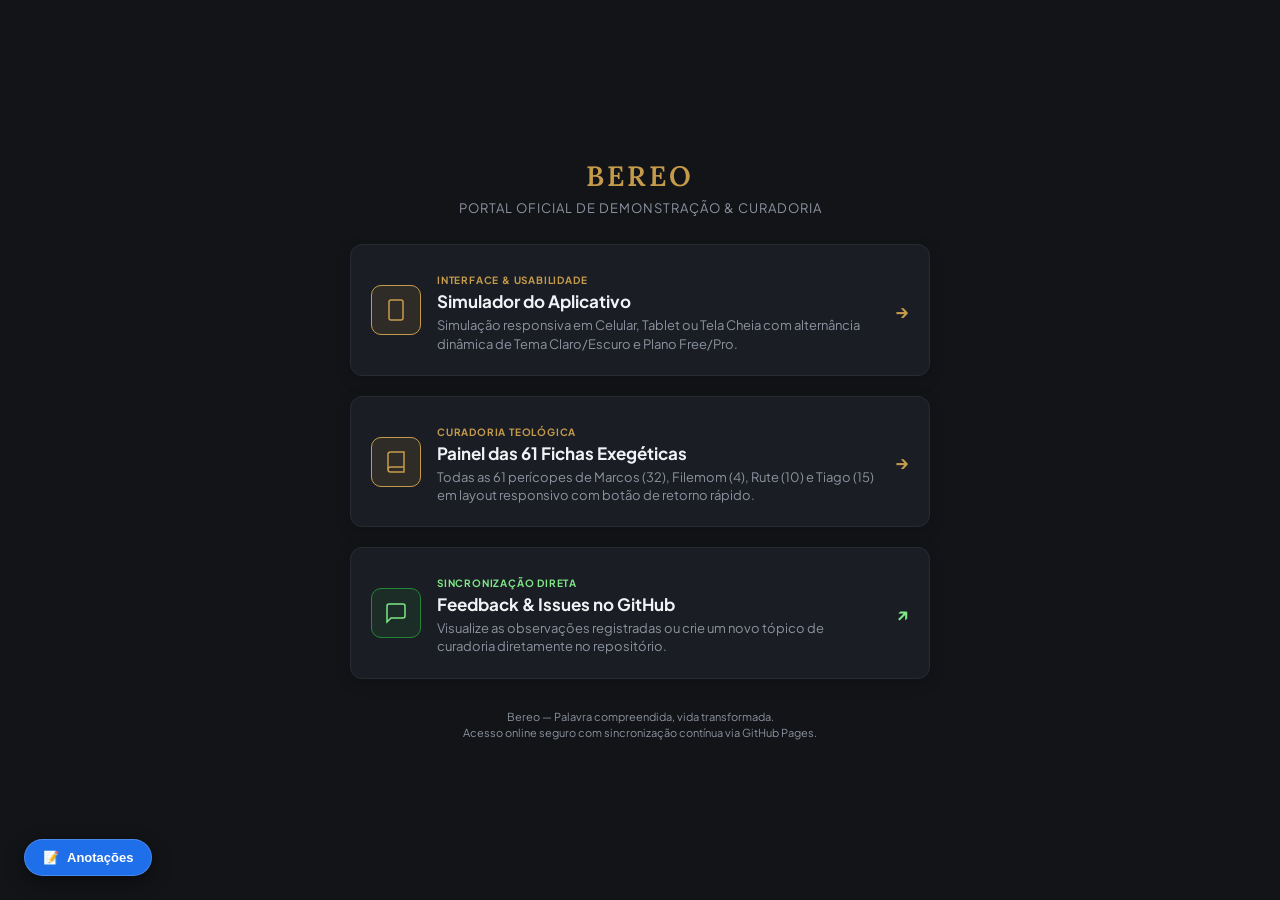
==== index.html @ 98a800a6 "feat(feedback): adicionar botoes de anotacoes cirurgicas por passo (1, 2, 3 e 4) no catalogo" ====
<!DOCTYPE html>
<html lang="pt-BR">
<head>
  <meta charset="UTF-8">
  <meta name="viewport" content="width=device-width, initial-scale=1.0, maximum-scale=1.0, user-scalable=no">
  <title>Bereo — Portal de Acompanhamento Online</title>
  
  <link rel="preconnect" href="https://fonts.googleapis.com">
  <link rel="preconnect" href="https://fonts.gstatic.com" crossorigin>
  <link href="https://fonts.googleapis.com/css2?family=Lora:ital,wght@0,500;0,600;1,400&family=Plus+Jakarta+Sans:wght@400;500;600;700&display=swap" rel="stylesheet">

  <style>
    :root {
      --bg: #121417;
      --card: #1A1D23;
      --card-hover: #22262E;
      --border: #262B34;
      --text: #F0F2F5;
      --text-muted: #8C93A0;
      --gold: #C59B4B;
      --gold-bg: rgba(197, 155, 75, 0.12);
      --font-serif: 'Lora', serif;
      --font-sans: 'Plus Jakarta Sans', sans-serif;
    }

    * {
      box-sizing: border-box;
      margin: 0;
      padding: 0;
    }

    body {
      background-color: var(--bg);
      color: var(--text);
      font-family: var(--font-sans);
      min-height: 100vh;
      display: flex;
      flex-direction: column;
      align-items: center;
      justify-content: center;
      padding: 24px 16px;
    }

    .hub-container {
      max-width: 580px;
      width: 100%;
      display: flex;
      flex-direction: column;
      gap: 20px;
    }

    .brand-header {
      text-align: center;
      margin-bottom: 8px;
    }

    .brand-title {
      font-family: var(--font-serif);
      font-size: 28px;
      letter-spacing: 3px;
      font-weight: 600;
      color: var(--gold);
      margin-bottom: 6px;
    }

    .brand-subtitle {
      font-size: 13px;
      color: var(--text-muted);
      text-transform: uppercase;
      letter-spacing: 1px;
    }

    .access-card {
      background: var(--card);
      border: 1px solid var(--border);
      border-radius: 12px;
      padding: 22px 20px;
      text-decoration: none;
      color: inherit;
      display: flex;
      align-items: center;
      gap: 16px;
      transition: all 0.2s ease;
      box-shadow: 0 4px 16px rgba(0,0,0,0.2);
    }

    .access-card:hover {
      background: var(--card-hover);
      border-color: var(--gold);
      transform: translateY(-2px);
    }

    .card-icon {
      width: 50px;
      height: 50px;
      border-radius: 10px;
      background: var(--gold-bg);
      border: 1px solid var(--gold);
      color: var(--gold);
      display: flex;
      align-items: center;
      justify-content: center;
      flex-shrink: 0;
    }

    .card-icon svg {
      width: 24px;
      height: 24px;
      stroke-width: 1.5;
    }

    .card-body {
      flex: 1;
    }

    .card-tag {
      font-size: 10px;
      font-weight: 700;
      letter-spacing: 0.8px;
      text-transform: uppercase;
      color: var(--gold);
      margin-bottom: 4px;
      display: inline-block;
    }

    .card-title {
      font-size: 17px;
      font-weight: 700;
      color: var(--text);
      margin-bottom: 4px;
    }

    .card-desc {
      font-size: 13px;
      color: var(--text-muted);
      line-height: 1.4;
    }

    .card-arrow {
      color: var(--gold);
      font-size: 18px;
      font-weight: bold;
    }

    .footer-note {
      text-align: center;
      font-size: 11px;
      color: var(--text-muted);
      margin-top: 10px;
      line-height: 1.5;
    }
  </style>
</head>
<body>

  <main class="hub-container">
    <header class="brand-header">
      <h1 class="brand-title">BEREO</h1>
      <p class="brand-subtitle">Portal Oficial de Demonstração & Curadoria</p>
    </header>

    <!-- CARD 1: SIMULADOR DO APLICATIVO -->
    <a href="app.html" class="access-card">
      <div class="card-icon">
        <svg viewBox="0 0 24 24" fill="none" stroke="currentColor"><rect x="5" y="2" width="14" height="20" rx="2"/><path d="M12 18h.01"/></svg>
      </div>
      <div class="card-body">
        <span class="card-tag">Interface & Usabilidade</span>
        <h2 class="card-title">Simulador do Aplicativo</h2>
        <p class="card-desc">Simulação responsiva em Celular, Tablet ou Tela Cheia com alternância dinâmica de Tema Claro/Escuro e Plano Free/Pro.</p>
      </div>
      <div class="card-arrow">→</div>
    </a>

    <!-- CARD 2: CATÁLOGO OFICIAL 61 FICHAS -->
    <a href="catalogo.html" class="access-card">
      <div class="card-icon">
        <svg viewBox="0 0 24 24" fill="none" stroke="currentColor"><path d="M4 19.5A2.5 2.5 0 0 1 6.5 17H20"/><path d="M6.5 2H20v20H6.5A2.5 2.5 0 0 1 4 19.5v-15A2.5 2.5 0 0 1 6.5 2z"/></svg>
      </div>
      <div class="card-body">
        <span class="card-tag">Curadoria Teológica</span>
        <h2 class="card-title">Painel das 61 Fichas Exegéticas</h2>
        <p class="card-desc">Todas as 61 perícopes de Marcos (32), Filemom (4), Rute (10) e Tiago (15) em layout responsivo com botão de retorno rápido.</p>
      </div>
      <div class="card-arrow">→</div>
    </a>

    <!-- CARD 3: ANOTAÇÕES & FEEDBACK NO GITHUB -->
    <a href="https://github.com/jonatascjacob-ops/bereo-preview/issues" target="_blank" class="access-card">
      <div class="card-icon" style="background: rgba(35, 134, 54, 0.15); border-color: #238636; color: #7EE787;">
        <svg viewBox="0 0 24 24" fill="none" stroke="currentColor"><path d="M21 15a2 2 0 0 1-2 2H7l-4 4V5a2 2 0 0 1 2-2h14a2 2 0 0 1 2 2z"/></svg>
      </div>
      <div class="card-body">
        <span class="card-tag" style="color: #7EE787;">Sincronização Direta</span>
        <h2 class="card-title">Feedback & Issues no GitHub</h2>
        <p class="card-desc">Visualize as observações registradas ou crie um novo tópico de curadoria diretamente no repositório.</p>
      </div>
      <div class="card-arrow" style="color: #7EE787;">↗</div>
    </a>

    <footer class="footer-note">
      Bereo — Palavra compreendida, vida transformada.<br>
      Acesso online seguro com sincronização contínua via GitHub Pages.
    </footer>
  </main>

  <link rel="stylesheet" href="notes_engine.css">
  <script src="notes_engine.js"></script>
</body>
</html>
---- notes_engine.css ----
/* ==========================================================================
   BEREO — SISTEMA DE FEEDBACK & ANOTAÇÕES RÁPIDAS (CURADORIA CIRÚRGICA)
   Suporte a anotações gerais e por blocos de cada Passo (1, 2, 3 e 4)
   ========================================================================== */

/* Botão Flutuante (canto inferior esquerdo para não cobrir o Voltar ao Topo) */
.bereo-notes-float-btn {
    position: fixed;
    bottom: 24px;
    left: 24px;
    background: #1F6FEB;
    color: #FFFFFF;
    border: 1px solid rgba(255, 255, 255, 0.18);
    padding: 10px 18px;
    border-radius: 30px;
    font-family: -apple-system, BlinkMacSystemFont, "Segoe UI", Roboto, "Inter", sans-serif;
    font-size: 13px;
    font-weight: 600;
    box-shadow: 0 6px 20px rgba(0, 0, 0, 0.45);
    cursor: pointer;
    z-index: 9999;
    display: inline-flex;
    align-items: center;
    gap: 8px;
    transition: all 0.2s ease;
    user-select: none;
    -webkit-tap-highlight-color: transparent;
}

.bereo-notes-float-btn:hover {
    background: #388BFD;
    transform: translateY(-2px);
    box-shadow: 0 8px 24px rgba(0, 0, 0, 0.55);
}

.bereo-notes-badge {
    background: #FFFFFF;
    color: #1F6FEB;
    border-radius: 12px;
    padding: 2px 7px;
    font-size: 11px;
    font-weight: 700;
    min-width: 14px;
    text-align: center;
}

/* ==========================================================================
   ANOTAÇÕES POR PASSO (CIRÚRGICAS NOS BLOCOS 1, 2, 3 e 4)
   ========================================================================== */
.step-box h4 {
    display: flex !important;
    justify-content: space-between !important;
    align-items: center !important;
}

.bereo-step-note-btn {
    background: rgba(255, 255, 255, 0.05);
    border: 1px solid rgba(255, 255, 255, 0.12);
    color: #8B949E;
    font-family: -apple-system, BlinkMacSystemFont, "Segoe UI", Roboto, "Inter", sans-serif;
    font-size: 11px;
    font-weight: 500;
    padding: 3px 8px;
    border-radius: 6px;
    cursor: pointer;
    display: inline-flex;
    align-items: center;
    gap: 4px;
    transition: all 0.2s ease;
    flex-shrink: 0;
    margin-left: 8px;
}

.bereo-step-note-btn:hover {
    background: rgba(88, 166, 255, 0.12);
    border-color: rgba(88, 166, 255, 0.3);
    color: #58A6FF;
}

.bereo-step-note-btn.has-note {
    background: rgba(46, 160, 67, 0.18);
    border-color: rgba(46, 160, 67, 0.45);
    color: #7EE787;
    font-weight: 600;
}

.bereo-step-note-drawer {
    margin-top: 14px;
    padding: 10px 12px;
    background: #111418;
    border: 1px dashed rgba(88, 166, 255, 0.3);
    border-radius: 8px;
    animation: fadeIn 0.2s ease-in-out;
}

.bereo-step-note-header {
    display: flex;
    justify-content: space-between;
    align-items: center;
    font-size: 11px;
    font-weight: 600;
    text-transform: uppercase;
    letter-spacing: 0.5px;
    color: #58A6FF;
    margin-bottom: 6px;
}

.bereo-step-note-textarea {
    width: 100%;
    min-height: 56px;
    background: #161B22;
    border: 1px solid #30363D;
    border-radius: 6px;
    padding: 8px 10px;
    color: #F0F6FC;
    font-family: -apple-system, BlinkMacSystemFont, "Segoe UI", Roboto, "Inter", sans-serif;
    font-size: 12px;
    line-height: 1.45;
    resize: vertical;
    outline: none;
    box-sizing: border-box;
}

.bereo-step-note-textarea:focus {
    border-color: #58A6FF;
    box-shadow: 0 0 0 2px rgba(88, 166, 255, 0.2);
}

.bereo-step-note-footer {
    display: flex;
    justify-content: flex-end;
    margin-top: 4px;
}

/* ==========================================================================
   ANOTAÇÃO GERAL NO RODAPÉ DA FICHA
   ========================================================================== */
.bereo-card-note-box {
    background: rgba(0, 0, 0, 0.22);
    border-top: 1px solid rgba(255, 255, 255, 0.08);
    padding: 10px 20px;
    font-family: -apple-system, BlinkMacSystemFont, "Segoe UI", Roboto, "Inter", sans-serif;
}

.bereo-btn-note-toggle {
    background: none;
    border: none;
    color: #58A6FF;
    font-size: 12px;
    font-weight: 500;
    cursor: pointer;
    display: inline-flex;
    align-items: center;
    gap: 6px;
    padding: 4px 0;
    transition: color 0.2s;
}

.bereo-btn-note-toggle:hover {
    color: #79C0FF;
}

.bereo-btn-note-toggle.has-note {
    color: #7EE787;
    font-weight: 600;
}

.bereo-card-note-drawer {
    margin-top: 8px;
}

.bereo-card-note-textarea {
    width: 100%;
    min-height: 56px;
    background: #161B22;
    border: 1px solid #30363D;
    border-radius: 8px;
    padding: 8px 12px;
    color: #F0F6FC;
    font-family: -apple-system, BlinkMacSystemFont, "Segoe UI", Roboto, "Inter", sans-serif;
    font-size: 12px;
    line-height: 1.45;
    resize: vertical;
    outline: none;
    box-sizing: border-box;
}

.bereo-card-note-textarea:focus {
    border-color: #58A6FF;
    box-shadow: 0 0 0 2px rgba(88, 166, 255, 0.2);
}

.bereo-note-saved-hint {
    font-size: 11px;
    color: #7EE787;
    display: block;
    opacity: 0;
    transition: opacity 0.3s ease;
}

.bereo-note-saved-hint.show {
    opacity: 1;
}

/* ==========================================================================
   MODAL / GAVETA GERAL
   ========================================================================== */
.bereo-notes-modal-overlay {
    position: fixed;
    top: 0;
    left: 0;
    right: 0;
    bottom: 0;
    background: rgba(0, 0, 0, 0.75);
    backdrop-filter: blur(4px);
    z-index: 100000;
    display: none;
    align-items: center;
    justify-content: center;
    padding: 16px;
}

.bereo-notes-modal {
    background: #161B22;
    border: 1px solid #30363D;
    border-radius: 14px;
    max-width: 650px;
    width: 100%;
    max-height: 85vh;
    display: flex;
    flex-direction: column;
    box-shadow: 0 16px 40px rgba(0, 0, 0, 0.7);
    font-family: -apple-system, BlinkMacSystemFont, "Segoe UI", Roboto, "Inter", sans-serif;
    color: #F0F6FC;
    overflow: hidden;
}

.bereo-notes-modal-header {
    padding: 16px 20px;
    border-bottom: 1px solid #30363D;
    display: flex;
    justify-content: space-between;
    align-items: center;
    background: #1C2128;
}

.bereo-notes-modal-header h3 {
    font-size: 16px;
    font-weight: 600;
    display: flex;
    align-items: center;
    gap: 8px;
    margin: 0;
}

.bereo-btn-close-modal {
    background: none;
    border: none;
    color: #8B949E;
    font-size: 22px;
    cursor: pointer;
    line-height: 1;
    padding: 2px 6px;
    border-radius: 4px;
}

.bereo-btn-close-modal:hover {
    color: #F0F6FC;
    background: rgba(255, 255, 255, 0.1);
}

.bereo-notes-modal-body {
    padding: 18px 20px;
    overflow-y: auto;
    flex: 1;
    font-size: 13px;
    -webkit-overflow-scrolling: touch;
}

.bereo-general-note-group {
    margin-bottom: 16px;
}

.bereo-general-note-group label {
    font-weight: 600;
    font-size: 11px;
    display: block;
    margin-bottom: 6px;
    color: #D29922;
    text-transform: uppercase;
    letter-spacing: 0.5px;
}

.bereo-general-textarea {
    width: 100%;
    min-height: 60px;
    background: #0D1117;
    border: 1px solid #30363D;
    border-radius: 8px;
    padding: 8px 10px;
    color: #F0F6FC;
    font-family: inherit;
    font-size: 12px;
    line-height: 1.45;
    resize: vertical;
    outline: none;
    box-sizing: border-box;
}

.bereo-general-textarea:focus {
    border-color: #D29922;
}

.bereo-notes-rendered-section {
    margin-top: 14px;
    border-top: 1px solid #30363D;
    padding-top: 14px;
}

.bereo-notes-rendered-section h4 {
    font-size: 11px;
    text-transform: uppercase;
    letter-spacing: 0.5px;
    color: #8B949E;
    margin-bottom: 10px;
}

.bereo-note-card-group {
    background: #0D1117;
    border: 1px solid #30363D;
    border-left: 3px solid #58A6FF;
    border-radius: 8px;
    margin-bottom: 12px;
    padding: 12px 14px;
}

.bereo-note-card-title {
    font-size: 13px;
    font-weight: 600;
    color: #58A6FF;
    margin-bottom: 6px;
}

.bereo-note-step-subitem {
    background: #161B22;
    border-left: 2px solid #D29922;
    padding: 6px 10px;
    border-radius: 4px;
    margin-top: 6px;
    font-size: 12px;
}

.bereo-note-step-tag {
    font-size: 10px;
    font-weight: 700;
    text-transform: uppercase;
    color: #D29922;
    margin-bottom: 2px;
}

.bereo-note-step-content {
    color: #C9D1D9;
    line-height: 1.4;
    white-space: pre-wrap;
}

.bereo-notes-modal-footer {
    padding: 14px 20px;
    border-top: 1px solid #30363D;
    background: #1C2128;
    display: flex;
    flex-wrap: wrap;
    gap: 10px;
    align-items: center;
}

.bereo-btn-modal-action {
    display: inline-flex;
    align-items: center;
    justify-content: center;
    gap: 6px;
    padding: 8px 14px;
    border-radius: 8px;
    font-size: 12px;
    font-weight: 600;
    cursor: pointer;
    text-decoration: none;
    transition: all 0.2s;
    border: none;
}

.bereo-btn-issue {
    background: #238636;
    color: #FFFFFF;
}

.bereo-btn-issue:hover {
    background: #2EA043;
}

.bereo-btn-copy {
    background: #21262D;
    border: 1px solid #30363D;
    color: #F0F6FC;
}

.bereo-btn-copy:hover {
    background: #30363D;
}

.bereo-btn-clear {
    background: none;
    color: #F85149;
    border: 1px solid rgba(248, 81, 73, 0.35);
    padding: 7px 10px;
    font-size: 11px;
    margin-left: auto;
}

.bereo-btn-clear:hover {
    background: rgba(248, 81, 73, 0.15);
}

@keyframes fadeIn {
    from { opacity: 0; transform: translateY(-4px); }
    to { opacity: 1; transform: translateY(0); }
}

@media (max-width: 600px) {
    .bereo-notes-float-btn {
        bottom: 18px;
        left: 18px;
        padding: 8px 12px;
        font-size: 12px;
    }

    .bereo-notes-modal-footer {
        flex-direction: column;
        align-items: stretch;
    }

    .bereo-btn-modal-action {
        width: 100%;
    }

    .bereo-btn-clear {
        margin-left: 0;
        margin-top: 4px;
    }
}
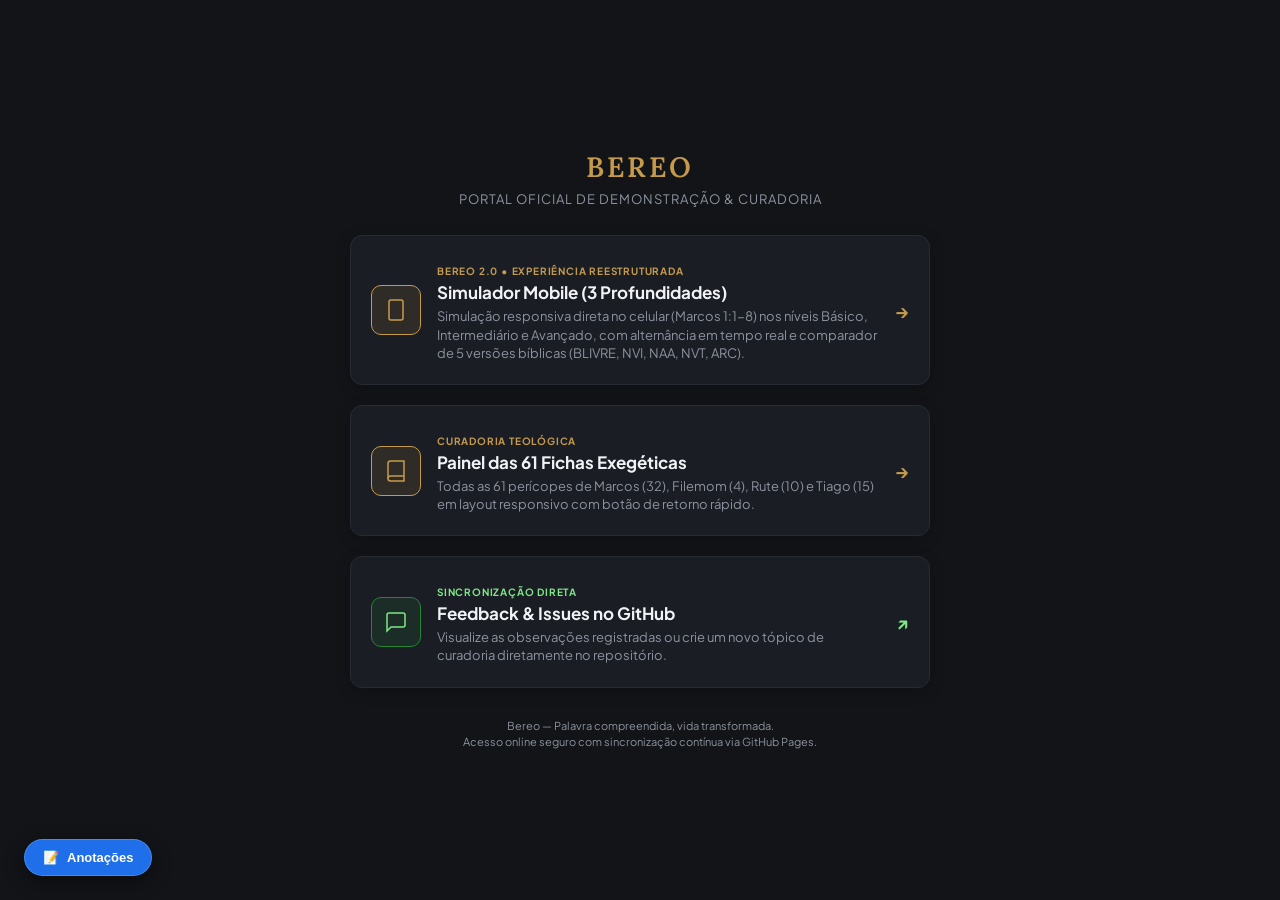
==== commit 03eb9378: "fix(simulator): sincroniza 5 versoes biblicas reais, banner informativo de traducao e modo comparati" ====
--- a/index.html
+++ b/index.html
@@ -159,15 +159,15 @@
       <p class="brand-subtitle">Portal Oficial de Demonstração & Curadoria</p>
     </header>
 
-    <!-- CARD 1: SIMULADOR DO APLICATIVO -->
+    <!-- CARD 1: SIMULADOR DO APLICATIVO 2.0 -->
     <a href="app.html" class="access-card">
       <div class="card-icon">
         <svg viewBox="0 0 24 24" fill="none" stroke="currentColor"><rect x="5" y="2" width="14" height="20" rx="2"/><path d="M12 18h.01"/></svg>
       </div>
       <div class="card-body">
-        <span class="card-tag">Interface & Usabilidade</span>
-        <h2 class="card-title">Simulador do Aplicativo</h2>
-        <p class="card-desc">Simulação responsiva em Celular, Tablet ou Tela Cheia com alternância dinâmica de Tema Claro/Escuro e Plano Free/Pro.</p>
+        <span class="card-tag">Bereo 2.0 • Experiência Reestruturada</span>
+        <h2 class="card-title">Simulador Mobile (3 Profundidades)</h2>
+        <p class="card-desc">Simulação responsiva direta no celular (Marcos 1:1-8) nos níveis Básico, Intermediário e Avançado, com alternância em tempo real e comparador de 5 versões bíblicas (BLIVRE, NVI, NAA, NVT, ARC).</p>
       </div>
       <div class="card-arrow">→</div>
     </a>
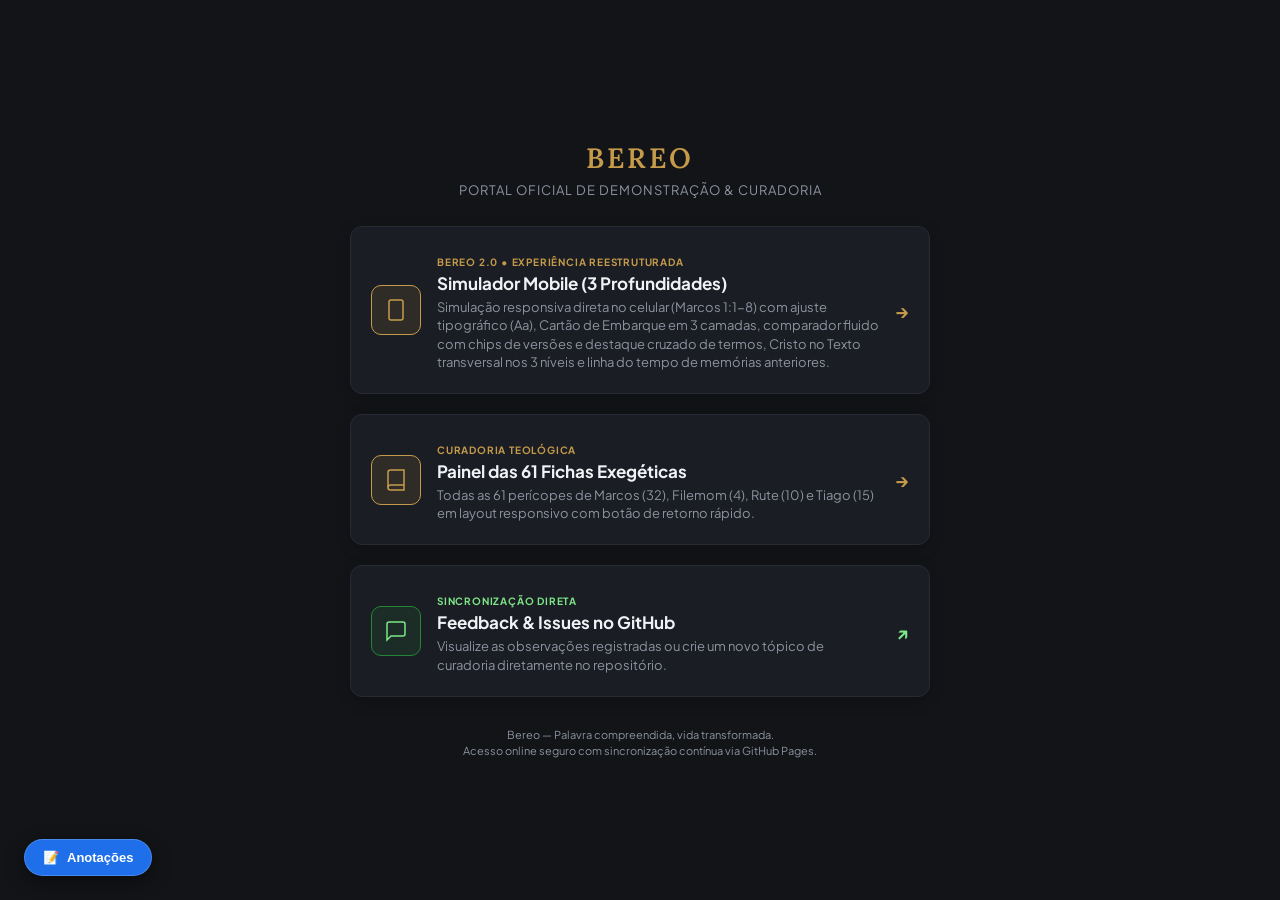
==== commit 87852fbc: "feat: atualiza simulador mobile com tipografia Aa, cartao em 3 camadas, comparador fluido com chips," ====
--- a/index.html
+++ b/index.html
@@ -167,7 +167,7 @@
       <div class="card-body">
         <span class="card-tag">Bereo 2.0 • Experiência Reestruturada</span>
         <h2 class="card-title">Simulador Mobile (3 Profundidades)</h2>
-        <p class="card-desc">Simulação responsiva direta no celular (Marcos 1:1-8) nos níveis Básico, Intermediário e Avançado, com alternância em tempo real e comparador de 5 versões bíblicas (BLIVRE, NVI, NAA, NVT, ARC).</p>
+        <p class="card-desc">Simulação responsiva direta no celular (Marcos 1:1-8) com ajuste tipográfico (Aa), Cartão de Embarque em 3 camadas, comparador fluido com chips de versões e destaque cruzado de termos, Cristo no Texto transversal nos 3 níveis e linha do tempo de memórias anteriores.</p>
       </div>
       <div class="card-arrow">→</div>
     </a>
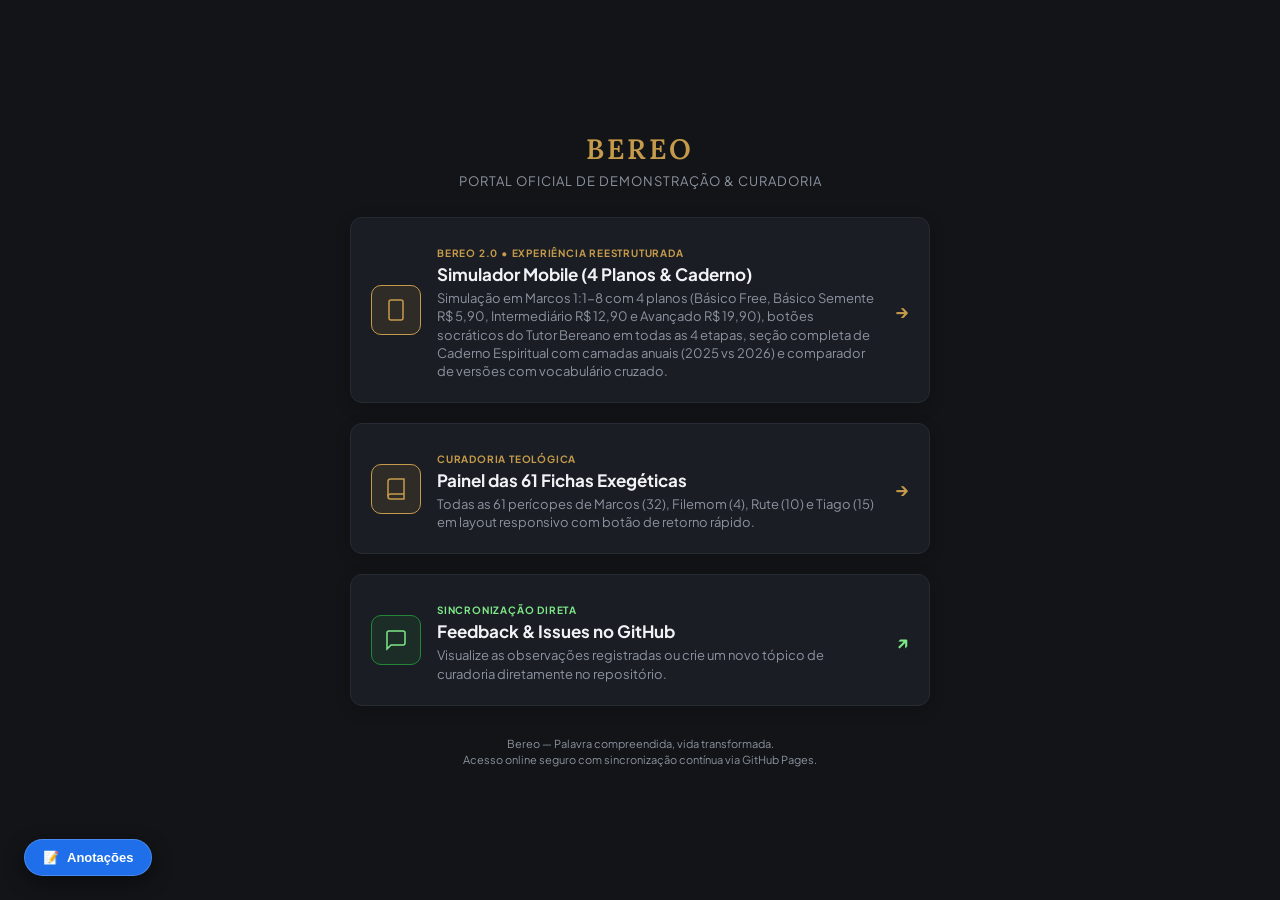
==== commit 5478e537: "feat(preview): 4 planos distintos, botoes socraticos do tutor bereano em cada pergunta e secao compl" ====
--- a/index.html
+++ b/index.html
@@ -166,8 +166,8 @@
       </div>
       <div class="card-body">
         <span class="card-tag">Bereo 2.0 • Experiência Reestruturada</span>
-        <h2 class="card-title">Simulador Mobile (3 Profundidades)</h2>
-        <p class="card-desc">Simulação responsiva direta no celular (Marcos 1:1-8) com ajuste tipográfico (Aa), Cartão de Embarque em 3 camadas, comparador fluido com chips de versões e destaque cruzado de termos, Cristo no Texto transversal nos 3 níveis e linha do tempo de memórias anteriores.</p>
+        <h2 class="card-title">Simulador Mobile (4 Planos & Caderno)</h2>
+        <p class="card-desc">Simulação em Marcos 1:1-8 com 4 planos (Básico Free, Básico Semente R$ 5,90, Intermediário R$ 12,90 e Avançado R$ 19,90), botões socráticos do Tutor Bereano em todas as 4 etapas, seção completa de Caderno Espiritual com camadas anuais (2025 vs 2026) e comparador de versões com vocabulário cruzado.</p>
       </div>
       <div class="card-arrow">→</div>
     </a>
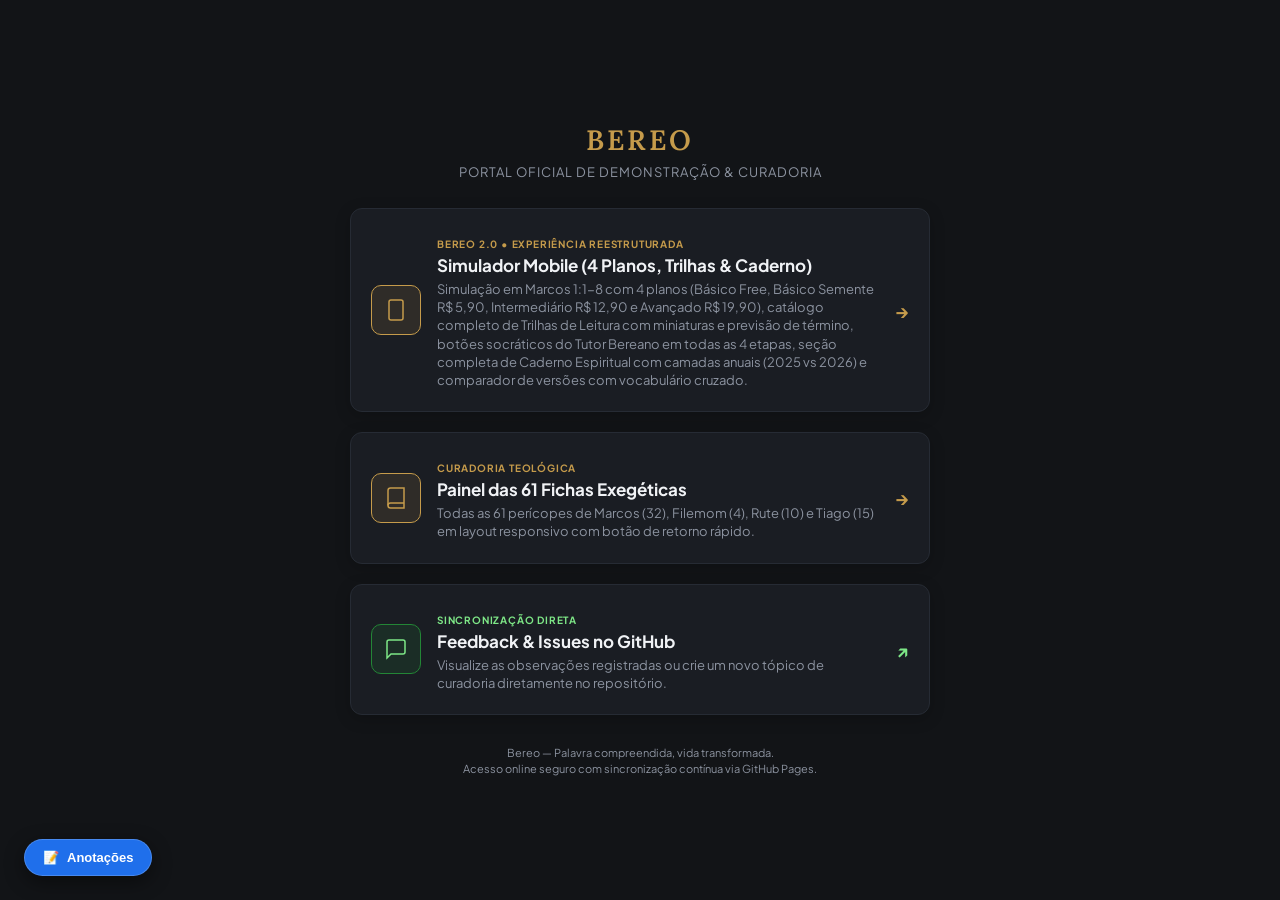
==== commit 1200ad3c: "feat: add Reading Trails view with book cards, dynamic end date calculation and detail sheet" ====
--- a/index.html
+++ b/index.html
@@ -166,8 +166,8 @@
       </div>
       <div class="card-body">
         <span class="card-tag">Bereo 2.0 • Experiência Reestruturada</span>
-        <h2 class="card-title">Simulador Mobile (4 Planos & Caderno)</h2>
-        <p class="card-desc">Simulação em Marcos 1:1-8 com 4 planos (Básico Free, Básico Semente R$ 5,90, Intermediário R$ 12,90 e Avançado R$ 19,90), botões socráticos do Tutor Bereano em todas as 4 etapas, seção completa de Caderno Espiritual com camadas anuais (2025 vs 2026) e comparador de versões com vocabulário cruzado.</p>
+        <h2 class="card-title">Simulador Mobile (4 Planos, Trilhas & Caderno)</h2>
+        <p class="card-desc">Simulação em Marcos 1:1-8 com 4 planos (Básico Free, Básico Semente R$ 5,90, Intermediário R$ 12,90 e Avançado R$ 19,90), catálogo completo de Trilhas de Leitura com miniaturas e previsão de término, botões socráticos do Tutor Bereano em todas as 4 etapas, seção completa de Caderno Espiritual com camadas anuais (2025 vs 2026) e comparador de versões com vocabulário cruzado.</p>
       </div>
       <div class="card-arrow">→</div>
     </a>
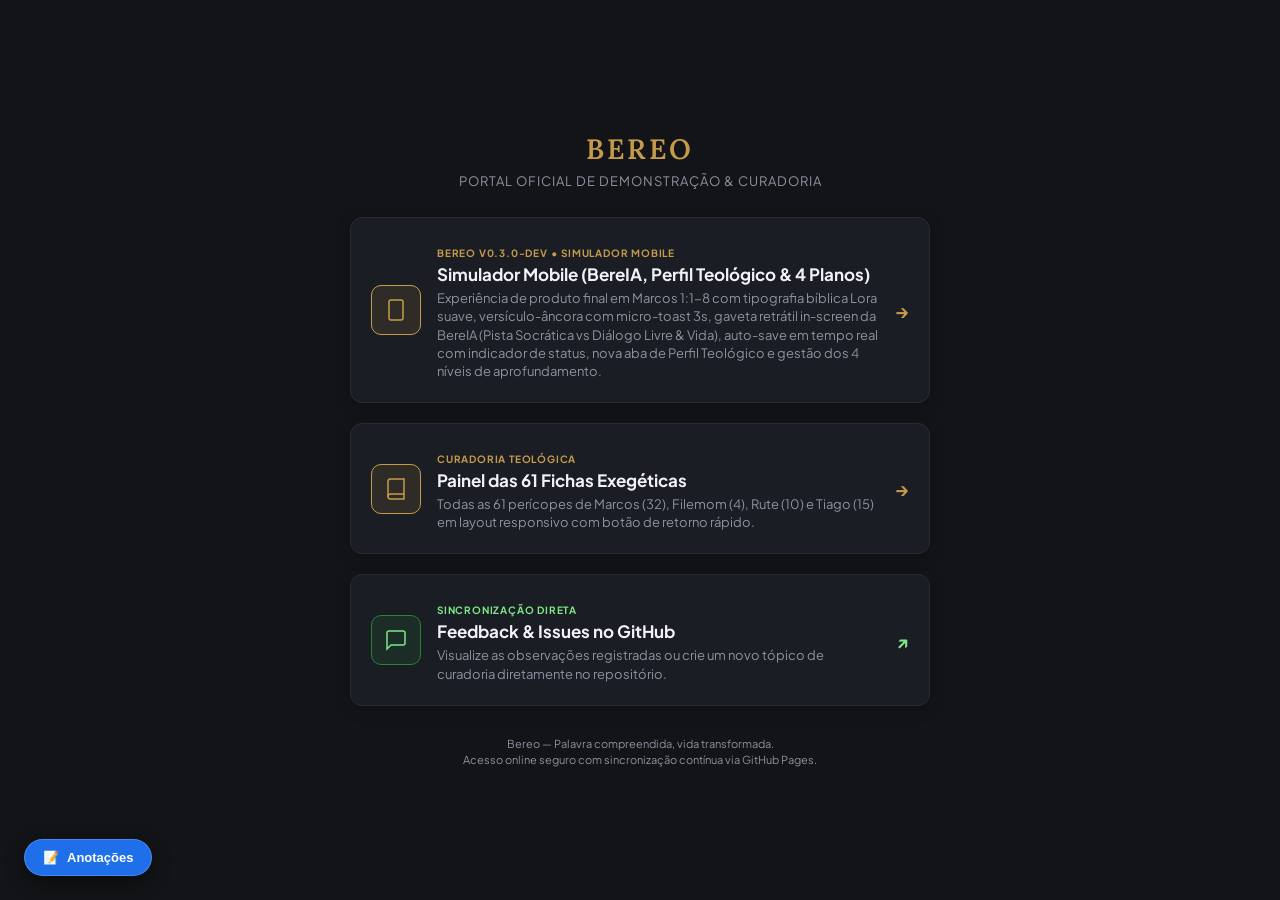
==== commit e446c8a9: "feat: atualiza simulador com Etapa 2 (BereIA gaveta in-screen, auto-save e perfil teológico v0.3.0-d" ====
--- a/index.html
+++ b/index.html
@@ -165,9 +165,9 @@
         <svg viewBox="0 0 24 24" fill="none" stroke="currentColor"><rect x="5" y="2" width="14" height="20" rx="2"/><path d="M12 18h.01"/></svg>
       </div>
       <div class="card-body">
-        <span class="card-tag">Bereo 2.0 • Experiência Reestruturada</span>
-        <h2 class="card-title">Simulador Mobile (4 Planos, Trilhas & Caderno)</h2>
-        <p class="card-desc">Simulação em Marcos 1:1-8 com 4 planos (Básico Free, Básico Semente R$ 5,90, Intermediário R$ 12,90 e Avançado R$ 19,90), catálogo completo de Trilhas de Leitura com miniaturas e previsão de término, botões socráticos do Tutor Bereano em todas as 4 etapas, seção completa de Caderno Espiritual com camadas anuais (2025 vs 2026) e comparador de versões com vocabulário cruzado.</p>
+        <span class="card-tag">Bereo v0.3.0-dev • Simulador Mobile</span>
+        <h2 class="card-title">Simulador Mobile (BereIA, Perfil Teológico & 4 Planos)</h2>
+        <p class="card-desc">Experiência de produto final em Marcos 1:1-8 com tipografia bíblica Lora suave, versículo-âncora com micro-toast 3s, gaveta retrátil in-screen da BereIA (Pista Socrática vs Diálogo Livre & Vida), auto-save em tempo real com indicador de status, nova aba de Perfil Teológico e gestão dos 4 níveis de aprofundamento.</p>
       </div>
       <div class="card-arrow">→</div>
     </a>
